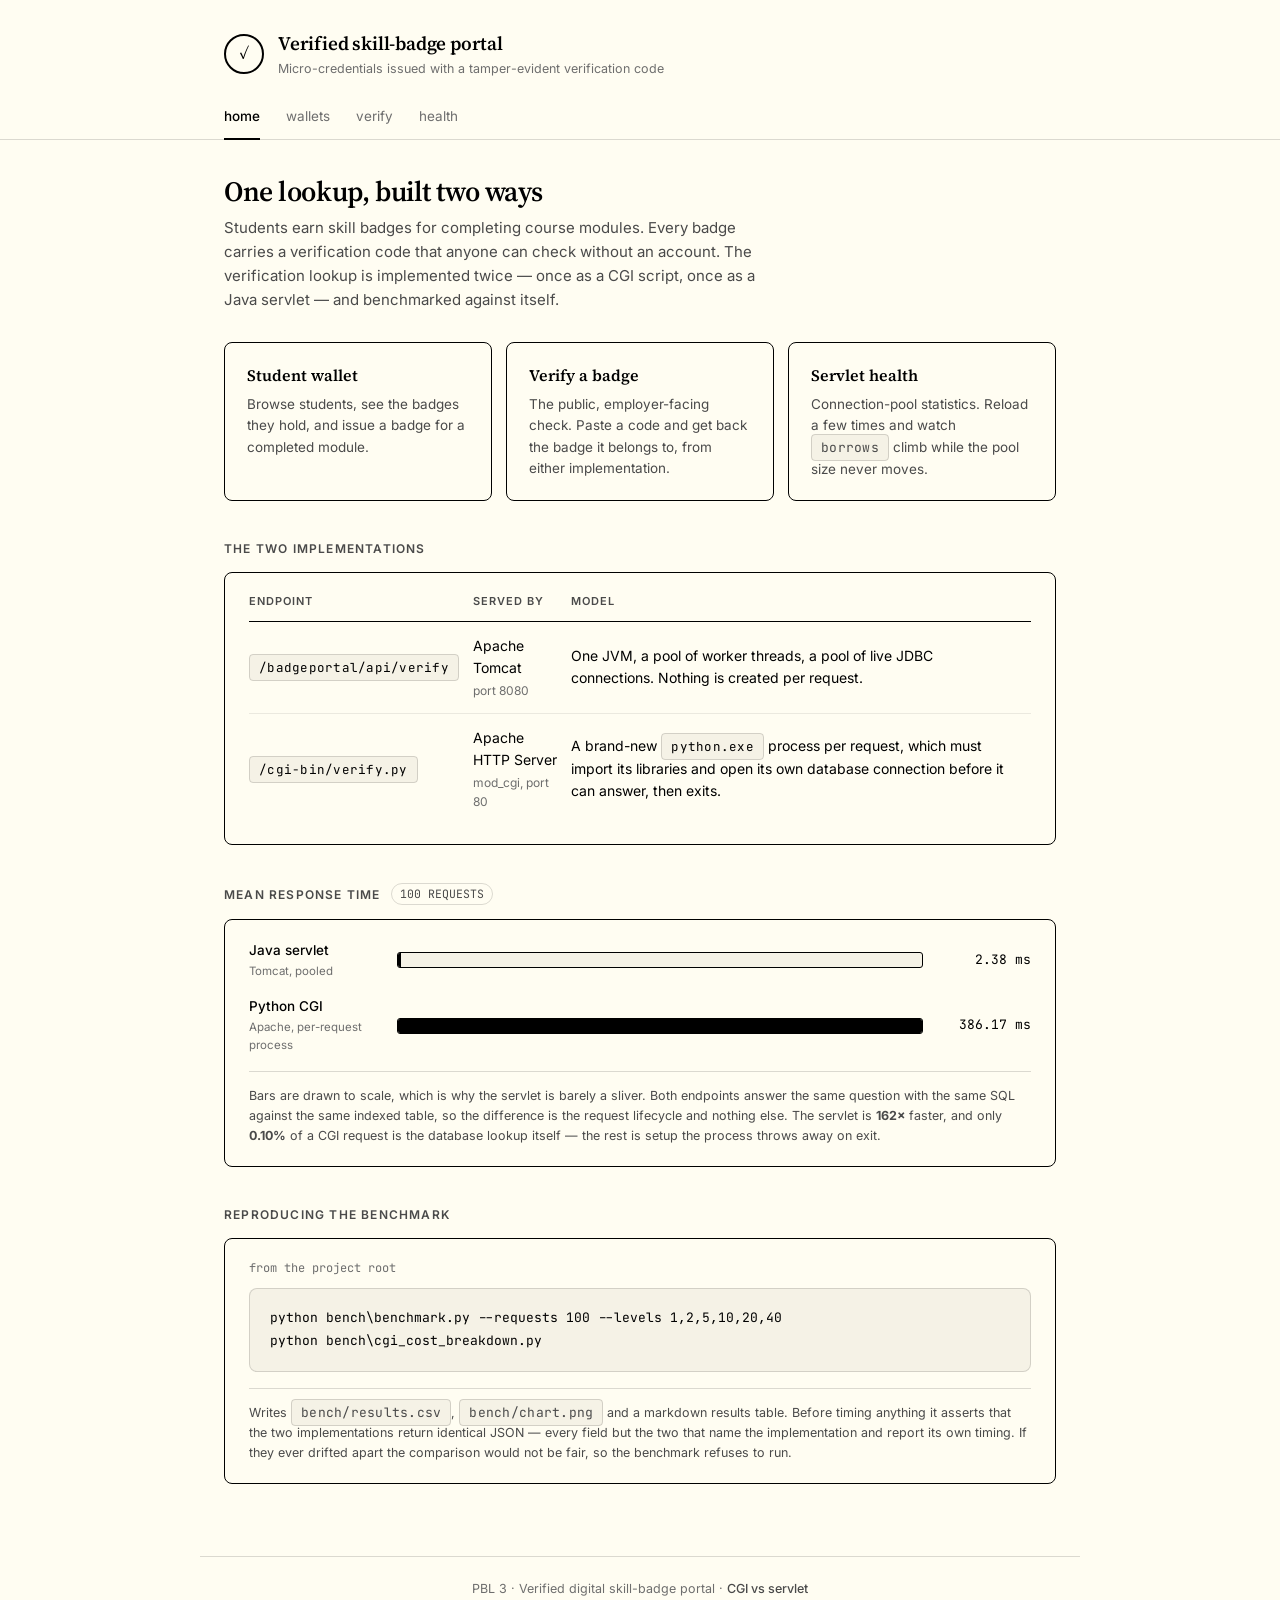
==== servlet/web/index.html @ 4500fb06 "Badge portal: CGI vs Servlet verification benchmark A micro-credential portal where students earn sk" ====
<!DOCTYPE html>
<html lang="en">
<head>
<meta charset="UTF-8">
<meta name="viewport" content="width=device-width,initial-scale=1">
<title>Verified skill-badge portal</title>
<link rel="stylesheet" href="css/style.css">
</head>
<body>

<header class="site-header">
  <div class="seal" aria-hidden="true">&#10003;</div>
  <div>
    <a class="brand" href="index.html">Verified skill-badge portal</a>
    <p class="tagline">Micro-credentials issued with a tamper-evident verification code</p>
  </div>
</header>

<nav class="nav-tabs">
  <ul>
    <li><a href="index.html" class="is-active" aria-current="page">home</a></li>
    <li><a href="wallet">wallets</a></li>
    <li><a href="verify.html">verify</a></li>
    <li><a href="health.html">health</a></li>
  </ul>
</nav>

<main class="wrap">

  <header class="page-head">
    <h1>One lookup, built two ways</h1>
    <p class="sub">
      Students earn skill badges for completing course modules. Every badge
      carries a verification code that anyone can check without an account.
      The verification lookup is implemented twice &mdash; once as a CGI
      script, once as a Java servlet &mdash; and benchmarked against itself.
    </p>
  </header>

  <div class="tiles">

    <a class="tile" href="wallet">
      <h3>Student wallet</h3>
      <p>Browse students, see the badges they hold, and issue a badge for a
         completed module.</p>
    </a>

    <a class="tile" href="verify.html">
      <h3>Verify a badge</h3>
      <p>The public, employer-facing check. Paste a code and get back the
         badge it belongs to, from either implementation.</p>
    </a>

    <a class="tile" href="health.html">
      <h3>Servlet health</h3>
      <p>Connection-pool statistics. Reload a few times and watch
         <code>borrows</code> climb while the pool size never moves.</p>
    </a>

  </div>

  <h2 class="section">The two implementations</h2>
  <div class="card">
    <table class="grid">
      <thead>
        <tr><th>Endpoint</th><th>Served by</th><th>Model</th></tr>
      </thead>
      <tbody>
        <tr>
          <td><code>/badgeportal/api/verify</code></td>
          <td>Apache Tomcat<span class="unit-inline">port 8080</span></td>
          <td>One JVM, a pool of worker threads, a pool of live JDBC
              connections. Nothing is created per request.</td>
        </tr>
        <tr>
          <td><code>/cgi-bin/verify.py</code></td>
          <td>Apache HTTP Server<span class="unit-inline">mod_cgi, port 80</span></td>
          <td>A brand-new <code>python.exe</code> process per request, which
              must import its libraries and open its own database connection
              before it can answer, then exits.</td>
        </tr>
      </tbody>
    </table>
  </div>

  <h2 class="section">Mean response time <span class="count">100 requests</span></h2>
  <div class="card">
    <div class="bench">

      <div class="bench-row">
        <div class="bench-label">Java servlet<span>Tomcat, pooled</span></div>
        <div class="bench-track">
          <div class="bench-fill" style="width:0.62%"></div>
        </div>
        <div class="bench-value">2.38 ms</div>
      </div>

      <div class="bench-row">
        <div class="bench-label">Python CGI<span>Apache, per-request process</span></div>
        <div class="bench-track">
          <div class="bench-fill" style="width:100%"></div>
        </div>
        <div class="bench-value">386.17 ms</div>
      </div>

    </div>
    <p class="bench-note">
      Bars are drawn to scale, which is why the servlet is barely a sliver.
      Both endpoints answer the same question with the same SQL against the
      same indexed table, so the difference is the request lifecycle and
      nothing else. The servlet is <strong>162&times;</strong> faster, and
      only <strong>0.10%</strong> of a CGI request is the database lookup
      itself &mdash; the rest is setup the process throws away on exit.
    </p>
  </div>

  <h2 class="section">Reproducing the benchmark</h2>
  <div class="card">
    <p class="code-caption">from the project root</p>
    <pre class="code-block">python bench\benchmark.py --requests 100 --levels 1,2,5,10,20,40
python bench\cgi_cost_breakdown.py</pre>
    <p class="bench-note">
      Writes <code>bench/results.csv</code>, <code>bench/chart.png</code> and a
      markdown results table. Before timing anything it asserts that the two
      implementations return identical JSON &mdash; every field but the two
      that name the implementation and report its own timing. If they ever
      drifted apart the comparison would not be fair, so the benchmark
      refuses to run.
    </p>
  </div>

</main>

<footer class="site-foot">
  PBL 3 &middot; Verified digital skill-badge portal &middot;
  <strong>CGI vs servlet</strong>
</footer>

</body>
</html>
---- servlet/web/css/style.css ----
/* =====================================================================
   Verified Digital Skill-Badge Portal -- stylesheet

   Two colours only: cream #FFFDF2 and black #000000, plus tints of
   those two for hierarchy. No third hue anywhere -- badge tiers are
   distinguished by letter and border weight rather than by colour.

   Three typefaces, each with a job:
     serif      headings -- the certificate/document voice
     sans       body and UI
     monospace  verification codes, timestamps, response times,
                endpoint paths, JSON

   Flat by design: no gradients, no drop shadows.
   ===================================================================== */

@import url('https://fonts.googleapis.com/css2?family=Inter:wght@400;500;600&family=JetBrains+Mono:wght@400;500&family=Source+Serif+4:opsz,wght@8..60,400;8..60,600&display=swap');

:root {
  /* The palette. Everything below is one of these two, or a tint. */
  --cream:      #FFFDF2;   /* page ground and card surfaces */
  --cream-sunk: #F5F2E6;   /* code blocks, table heads, bar tracks */
  --black:      #000000;   /* text, borders, bar fills, buttons */
  --ink-soft:   #4A4A4A;   /* secondary text */
  --ink-muted:  #6E6E6E;   /* tertiary text, inactive nav */
  --hairline:   rgba(0, 0, 0, 0.14);
  --hairline-2: rgba(0, 0, 0, 0.08);

  --radius:   8px;
  --border:   1px solid var(--black);

  --serif: "Source Serif 4", Lora, Georgia, "Times New Roman", serif;
  --sans:  Inter, -apple-system, BlinkMacSystemFont, "Segoe UI", Roboto, Arial, sans-serif;
  --mono:  "JetBrains Mono", ui-monospace, "Cascadia Mono", Consolas, "Courier New", monospace;
}

/* A deliberate single look. The palette is the paper a certificate is
   printed on, so it does not invert with the viewer theme. */
html { color-scheme: light; }

* { box-sizing: border-box; }

body {
  margin: 0;
  background: var(--cream);
  color: var(--black);
  font-family: var(--sans);
  font-size: 15px;
  line-height: 1.6;
  -webkit-font-smoothing: antialiased;
}

.wrap { max-width: 880px; margin: 0 auto; padding: 0 24px 72px; }

/* --- site header ---------------------------------------------------- */
.site-header {
  max-width: 880px;
  margin: 0 auto;
  padding: 28px 24px 18px;
  display: flex;
  align-items: center;
  gap: 14px;
}

.seal {
  width: 40px; height: 40px; flex: 0 0 40px;
  border: 2px solid var(--black);
  border-radius: 50%;
  display: grid; place-items: center;
  font-family: var(--serif);
  font-size: 17px;
  line-height: 1;
}

.site-header h1,
.site-header .brand {
  font-family: var(--serif);
  font-size: 19px;
  font-weight: 600;
  letter-spacing: -0.01em;
  margin: 0;
  color: var(--black);
  text-decoration: none;
  display: block;
}

.site-header .tagline {
  margin: 1px 0 0;
  font-size: 12.5px;
  color: var(--ink-muted);
}

/* --- nav ------------------------------------------------------------ */
.nav-tabs {
  border-bottom: 1px solid var(--hairline);
  margin-bottom: 34px;
}

.nav-tabs ul {
  max-width: 880px;
  margin: 0 auto;
  padding: 0 24px;
  display: flex;
  gap: 26px;
  list-style: none;
}

.nav-tabs a {
  display: block;
  padding: 9px 0 10px;
  font-size: 13.5px;
  color: var(--ink-muted);
  text-decoration: none;
  border-bottom: 2px solid transparent;
  margin-bottom: -1px;
}

.nav-tabs a:hover { color: var(--black); }

.nav-tabs a.is-active {
  color: var(--black);
  font-weight: 500;
  border-bottom-color: var(--black);
}

/* --- page heading --------------------------------------------------- */
.page-head { margin-bottom: 30px; }

.page-head h1 {
  font-family: var(--serif);
  font-size: 28px;
  font-weight: 600;
  letter-spacing: -0.015em;
  line-height: 1.25;
  margin: 0 0 7px;
}

.sub { color: var(--ink-soft); margin: 0; max-width: 62ch; }

.eyebrow { margin: 0 0 12px; font-size: 13px; }
.eyebrow a { color: var(--ink-muted); text-decoration: none; }
.eyebrow a:hover { color: var(--black); text-decoration: underline; }

h2.section {
  font-size: 12px;
  font-weight: 600;
  text-transform: uppercase;
  letter-spacing: 0.1em;
  color: var(--ink-soft);
  margin: 38px 0 14px;
  display: flex;
  align-items: center;
  gap: 10px;
}

.count {
  font-family: var(--mono);
  font-size: 11.5px;
  font-weight: 400;
  letter-spacing: 0;
  border: 1px solid var(--hairline);
  border-radius: 999px;
  padding: 1px 8px;
  color: var(--ink-soft);
}

/* --- cards ---------------------------------------------------------- */
.card {
  background: var(--cream);
  border: var(--border);
  border-radius: var(--radius);
  padding: 20px 24px;
  overflow-x: auto;
}

.card.empty {
  color: var(--ink-soft);
  text-align: center;
  padding: 34px 24px;
}

.card.empty h2 {
  font-family: var(--serif);
  font-weight: 600;
  margin-top: 0;
  color: var(--black);
}

/* --- badge cards ---------------------------------------------------- */
.badges { display: grid; gap: 14px; }

.badge {
  display: flex;
  gap: 18px;
  align-items: flex-start;
  background: var(--cream);
  border: var(--border);
  border-radius: var(--radius);
  padding: 20px 22px;
}

.badge.revoked { opacity: 0.5; }
.badge-body { flex: 1; min-width: 0; }

/* The verification code sits on the right, monospace, with the mark that
   says the portal stands behind it. */
.badge-aside {
  flex: 0 0 auto;
  display: flex;
  flex-direction: column;
  align-items: flex-end;
  gap: 9px;
  padding-left: 8px;
}

.badge-aside .code-row { justify-content: flex-end; }

.badge h3 {
  font-family: var(--serif);
  font-size: 17px;
  font-weight: 600;
  margin: 0 0 3px;
  letter-spacing: -0.01em;
}

.unit { margin: 0 0 9px; color: var(--ink-muted); font-size: 13px; }

.meta {
  margin: 0 0 13px;
  font-size: 12.5px;
  color: var(--ink-soft);
  font-family: var(--mono);
}

/* Tier is carried by the letter and the weight of the ring, never by
   colour: filled = gold, double rule = silver, hairline = bronze. */
.medal {
  width: 44px; height: 44px; flex: 0 0 44px;
  border-radius: 50%;
  display: grid; place-items: center;
  font-family: var(--serif);
  font-weight: 600;
  font-size: 17px;
  color: var(--black);
  background: transparent;
  border: 1px solid var(--black);
}

.tier-gold   .medal { background: var(--black); color: var(--cream); border-width: 2px; }
.tier-silver .medal { border-width: 2px; }
.tier-bronze .medal { border-width: 1px; }

.pill {
  display: inline-block;
  font-family: var(--sans);
  font-size: 10.5px;
  font-weight: 600;
  letter-spacing: 0.09em;
  text-transform: uppercase;
  padding: 1px 8px;
  border: 1px solid var(--black);
  border-radius: 999px;
  margin-right: 4px;
}

.tier-gold .pill { background: var(--black); color: var(--cream); }

.code-row {
  display: flex;
  flex-wrap: wrap;
  gap: 8px;
  align-items: center;
  margin: 0;
}

code, .mono {
  font-family: var(--mono);
  font-size: 13px;
  letter-spacing: 0.02em;
}

code {
  background: var(--cream-sunk);
  border: 1px solid var(--hairline);
  border-radius: 4px;
  padding: 4px 9px;
}

.verified-mark {
  font-family: var(--sans);
  font-size: 12.5px;
  color: var(--black);
  margin-left: 2px;
}

.warn {
  font-family: var(--mono);
  font-size: 12.5px;
  margin: 11px 0 0;
  padding-top: 10px;
  border-top: 1px solid var(--hairline);
}

/* --- buttons and inputs --------------------------------------------- */
.btn {
  display: inline-block;
  font: inherit;
  font-size: 14px;
  font-weight: 500;
  background: var(--black);
  color: var(--cream);
  border: 1px solid var(--black);
  border-radius: var(--radius);
  padding: 9px 18px;
  text-decoration: none;
  cursor: pointer;
}

.btn:hover { background: #1a1a1a; }
.btn:disabled { opacity: 0.45; cursor: default; }
.btn.small { padding: 4px 12px; font-size: 12.5px; }

.btn.ghost {
  background: transparent;
  color: var(--black);
  border-color: var(--black);
}

.btn.ghost:hover { background: var(--cream-sunk); }

input[type="text"], select {
  font: inherit;
  font-family: var(--mono);
  font-size: 14px;
  width: 100%;
  padding: 11px 14px;
  color: var(--black);
  background: var(--cream);
  border: var(--border);
  border-radius: var(--radius);
}

input[type="text"]::placeholder { color: var(--ink-muted); }

:focus-visible {
  outline: 2px solid var(--black);
  outline-offset: 2px;
}

label {
  display: block;
  font-size: 11.5px;
  font-weight: 600;
  text-transform: uppercase;
  letter-spacing: 0.09em;
  color: var(--ink-soft);
  margin-bottom: 7px;
}

/* --- implementation switch ------------------------------------------ */
.impl-switch { display: flex; gap: 10px; }

.impl-switch button {
  flex: 1;
  font: inherit;
  font-size: 13px;
  padding: 9px 12px;
  cursor: pointer;
  color: var(--ink-soft);
  background: transparent;
  border: var(--border);
  border-radius: var(--radius);
}

.impl-switch button:hover { background: var(--cream-sunk); }

.impl-switch button[aria-pressed="true"] {
  background: var(--black);
  color: var(--cream);
  font-weight: 500;
}

/* --- tables --------------------------------------------------------- */
table.grid { width: 100%; border-collapse: collapse; font-size: 14px; }

table.grid th {
  text-align: left;
  font-size: 11px;
  font-weight: 600;
  text-transform: uppercase;
  letter-spacing: 0.09em;
  color: var(--ink-soft);
  border-bottom: 1px solid var(--black);
  padding: 0 14px 10px 0;
}

table.grid td {
  padding: 13px 14px 13px 0;
  border-bottom: 1px solid var(--hairline-2);
  vertical-align: middle;
}

table.grid tr:last-child td { border-bottom: none; }

table.grid td code { font-size: 12.5px; }

.unit-inline {
  display: block;
  color: var(--ink-muted);
  font-size: 12px;
  margin-top: 1px;
}

/* --- verification result -------------------------------------------- */
.result { margin-top: 24px; }

.verdict {
  display: flex;
  align-items: baseline;
  gap: 9px;
  font-family: var(--serif);
  font-size: 20px;
  font-weight: 600;
  margin: 0 0 5px;
}

.verdict-sub { margin: 0 0 18px; color: var(--ink-soft); font-size: 14px; }

.result.invalid .verdict-sub { color: var(--black); }

dl.facts {
  display: grid;
  grid-template-columns: max-content 1fr;
  gap: 10px 24px;
  margin: 0;
  font-size: 14px;
  border-top: 1px solid var(--hairline);
  padding-top: 16px;
}

dl.facts dt {
  font-size: 11px;
  font-weight: 600;
  text-transform: uppercase;
  letter-spacing: 0.09em;
  color: var(--ink-soft);
  padding-top: 2px;
}

dl.facts dd { margin: 0; }
dl.facts dd.mono { font-size: 13px; }

.served {
  margin-top: 18px;
  padding-top: 14px;
  border-top: 1px solid var(--hairline);
  font-family: var(--mono);
  font-size: 12px;
  color: var(--ink-soft);
}

/* --- home tiles ----------------------------------------------------- */
.tiles {
  display: grid;
  gap: 14px;
  grid-template-columns: repeat(auto-fit, minmax(240px, 1fr));
}

.tile {
  display: block;
  text-decoration: none;
  color: inherit;
  background: var(--cream);
  border: var(--border);
  border-radius: var(--radius);
  padding: 20px 22px;
}

.tile:hover { background: var(--cream-sunk); }

.tile h3 {
  font-family: var(--serif);
  font-size: 16px;
  font-weight: 600;
  margin: 0 0 5px;
}

.tile p { margin: 0; color: var(--ink-soft); font-size: 13.5px; }

/* --- benchmark bars ------------------------------------------------- */
.bench { display: grid; gap: 16px; }

.bench-row {
  display: grid;
  grid-template-columns: 132px minmax(0, 1fr) 92px;
  align-items: center;
  gap: 16px;
}

.bench-label { font-size: 13.5px; font-weight: 500; }

.bench-label span {
  display: block;
  font-size: 11.5px;
  font-weight: 400;
  color: var(--ink-muted);
}

.bench-track {
  height: 16px;
  background: var(--cream-sunk);
  border: 1px solid var(--black);
  border-radius: 3px;
  overflow: hidden;
}

.bench-fill {
  height: 100%;
  background: var(--black);
  min-width: 3px;
}

.bench-value {
  font-family: var(--mono);
  font-size: 13px;
  text-align: right;
}

.bench-note {
  margin: 16px 0 0;
  padding-top: 14px;
  border-top: 1px solid var(--hairline);
  font-size: 12.5px;
  color: var(--ink-soft);
}

/* --- code block ----------------------------------------------------- */
.code-block {
  font-family: var(--mono);
  font-size: 13px;
  line-height: 1.75;
  white-space: pre;
  overflow-x: auto;
  background: var(--cream-sunk);
  border: 1px solid var(--hairline);
  border-radius: var(--radius);
  padding: 18px 20px;
  margin: 0;
  color: var(--black);
}

.code-caption {
  margin: 0 0 10px;
  font-family: var(--mono);
  font-size: 12px;
  color: var(--ink-muted);
}

/* --- footer --------------------------------------------------------- */
.site-foot {
  max-width: 880px;
  margin: 0 auto;
  padding: 22px 24px 44px;
  border-top: 1px solid var(--hairline);
  text-align: center;
  font-size: 12.5px;
  color: var(--ink-muted);
}

.site-foot strong { font-weight: 500; color: var(--ink-soft); }

/* --- narrow screens ------------------------------------------------- */
@media (max-width: 620px) {
  .badge { flex-direction: column; }
  .badge-aside { align-items: flex-start; padding-left: 0; }
  .badge-aside .code-row { justify-content: flex-start; }
  .bench-row { grid-template-columns: 1fr; gap: 6px; }
  .bench-value { text-align: left; }
  dl.facts { grid-template-columns: 1fr; gap: 2px 0; }
  dl.facts dd { margin-bottom: 12px; }
  .nav-tabs ul { gap: 18px; }
}
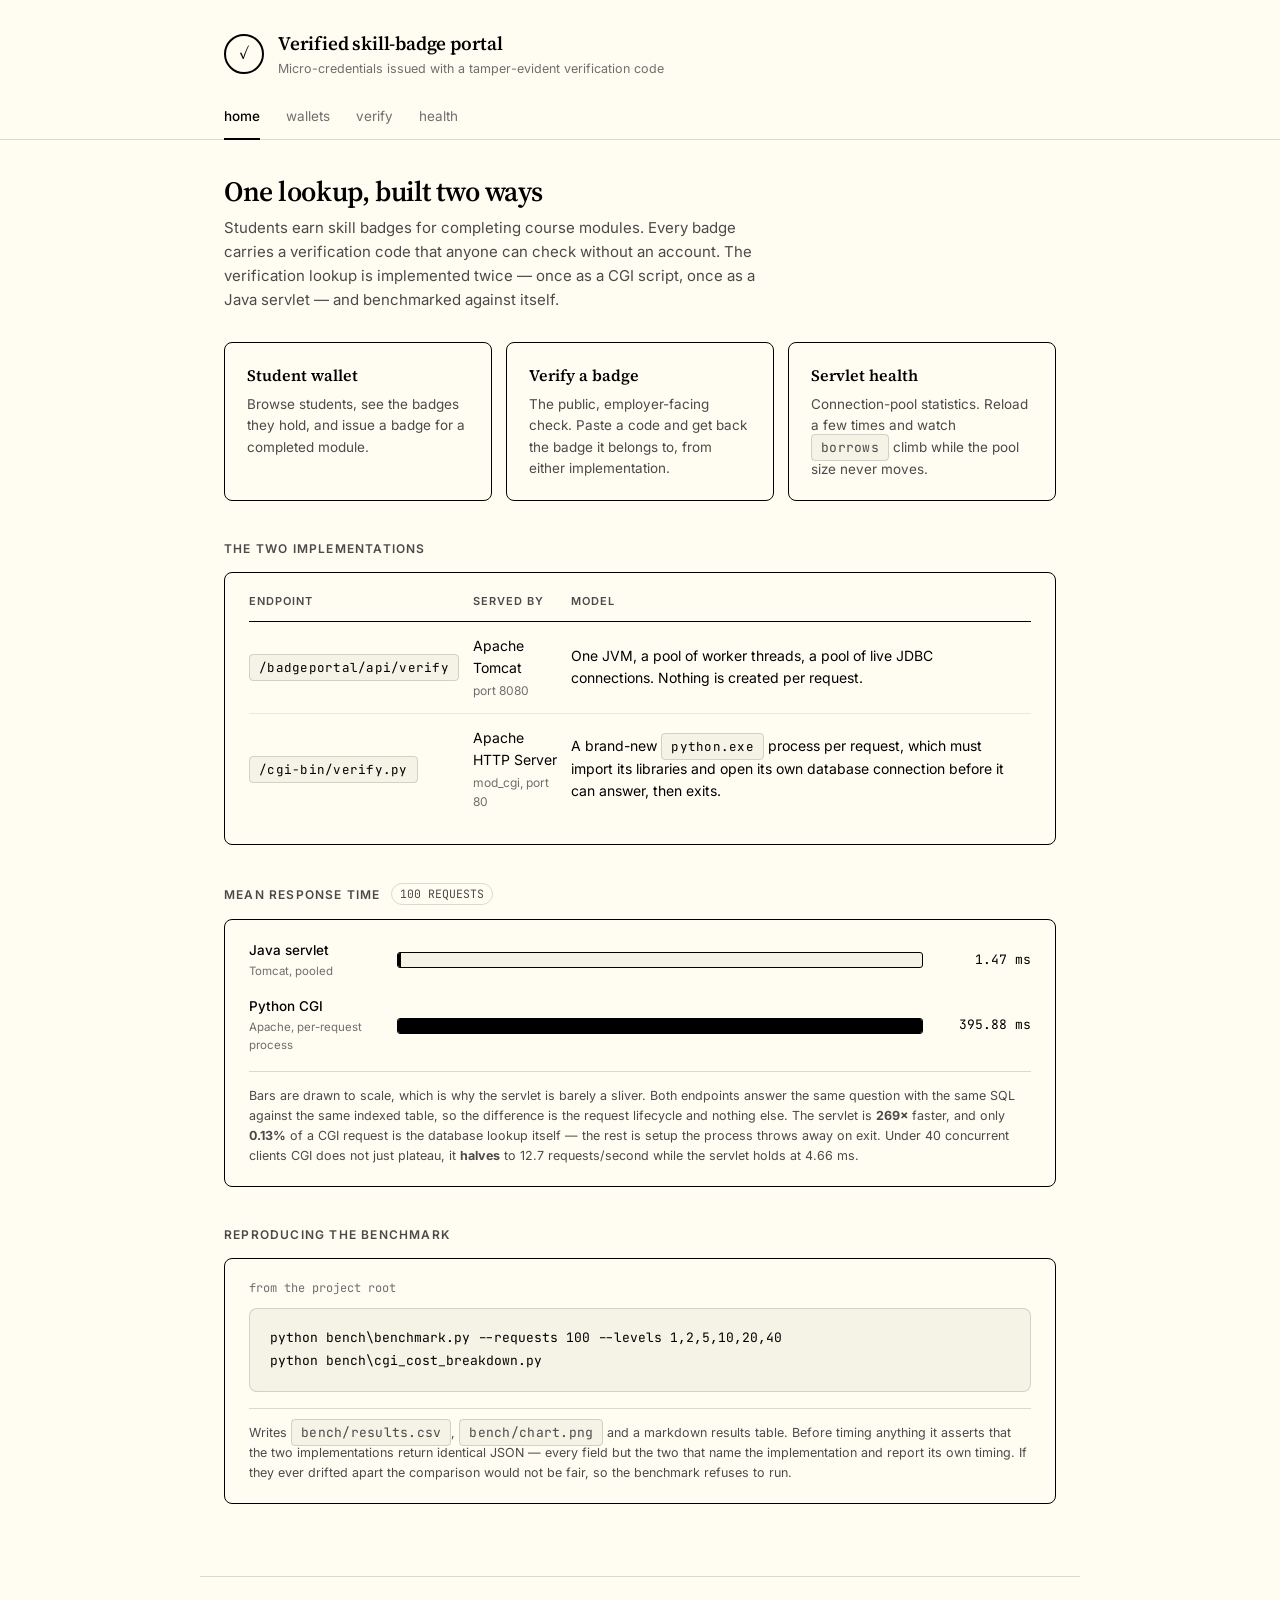
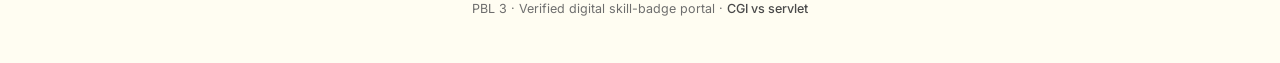
==== commit 7464f187: "Phase 0: reconcile all benchmark figures to one canonical run Three documents were quoting three dif" ====
--- a/servlet/web/index.html
+++ b/servlet/web/index.html
@@ -90,9 +90,9 @@
       <div class="bench-row">
         <div class="bench-label">Java servlet<span>Tomcat, pooled</span></div>
         <div class="bench-track">
-          <div class="bench-fill" style="width:0.62%"></div>
+          <div class="bench-fill" style="width:0.37%"></div>
         </div>
-        <div class="bench-value">2.38 ms</div>
+        <div class="bench-value">1.47 ms</div>
       </div>
 
       <div class="bench-row">
@@ -100,7 +100,7 @@
         <div class="bench-track">
           <div class="bench-fill" style="width:100%"></div>
         </div>
-        <div class="bench-value">386.17 ms</div>
+        <div class="bench-value">395.88 ms</div>
       </div>
 
     </div>
@@ -108,9 +108,12 @@
       Bars are drawn to scale, which is why the servlet is barely a sliver.
       Both endpoints answer the same question with the same SQL against the
       same indexed table, so the difference is the request lifecycle and
-      nothing else. The servlet is <strong>162&times;</strong> faster, and
-      only <strong>0.10%</strong> of a CGI request is the database lookup
+      nothing else. The servlet is <strong>269&times;</strong> faster, and
+      only <strong>0.13%</strong> of a CGI request is the database lookup
       itself &mdash; the rest is setup the process throws away on exit.
+      Under 40 concurrent clients CGI does not just plateau, it
+      <strong>halves</strong> to 12.7 requests/second while the servlet holds
+      at 4.66&nbsp;ms.
     </p>
   </div>
 
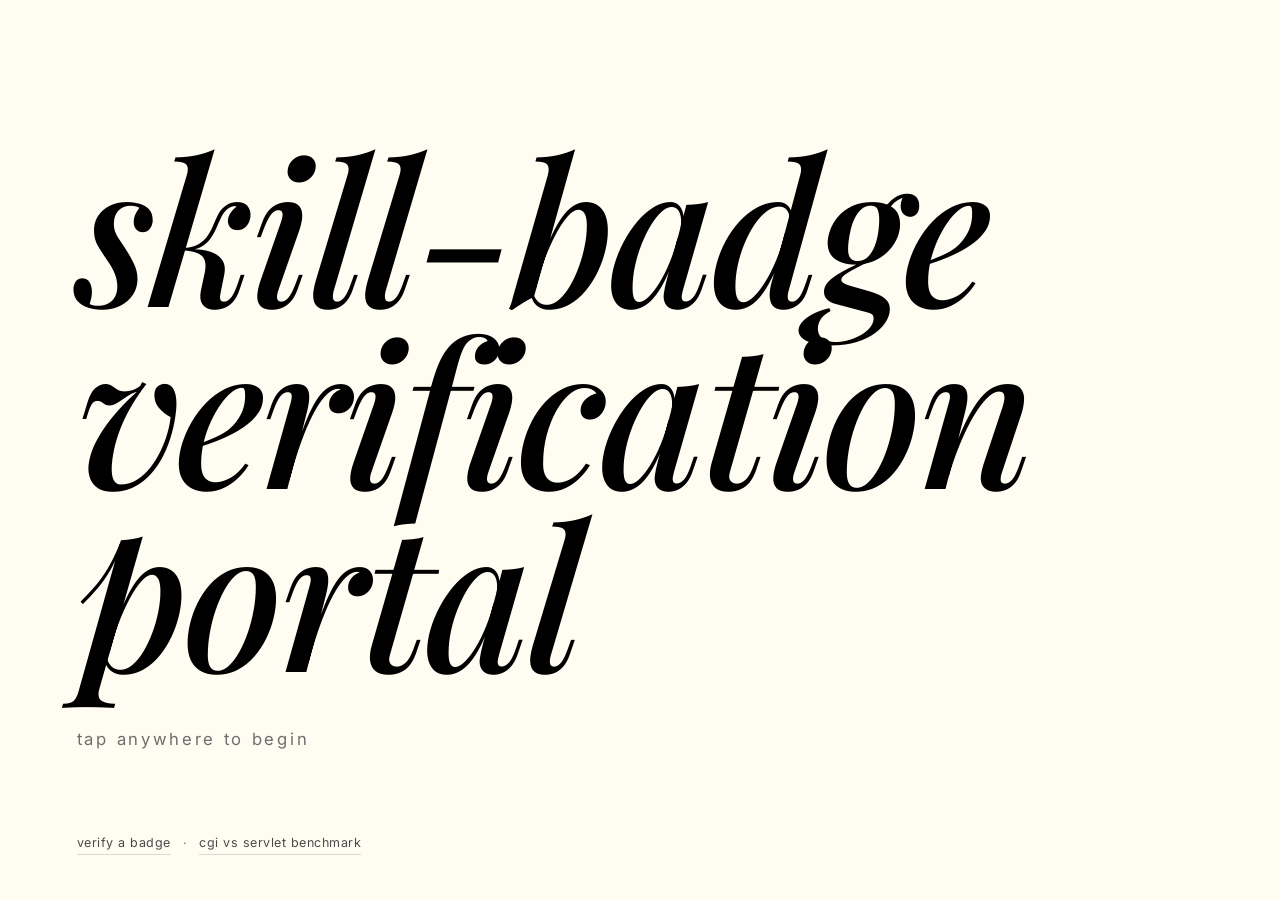
==== commit ac819dee: "Phase 3: landing page, role selection, benchmark relocation Adds pages 1 and 2 of the specified flow" ====
--- a/servlet/web/index.html
+++ b/servlet/web/index.html
@@ -3,141 +3,77 @@
 <head>
 <meta charset="UTF-8">
 <meta name="viewport" content="width=device-width,initial-scale=1">
-<title>Verified skill-badge portal</title>
+<title>Skill-badge verification portal</title>
 <link rel="stylesheet" href="css/style.css">
 </head>
-<body>
+<body class="landing-body">
 
-<header class="site-header">
-  <div class="seal" aria-hidden="true">&#10003;</div>
-  <div>
-    <a class="brand" href="index.html">Verified skill-badge portal</a>
-    <p class="tagline">Micro-credentials issued with a tamper-evident verification code</p>
-  </div>
-</header>
+<main class="landing" id="landing" role="button" tabindex="0"
+      aria-label="Enter the portal">
 
-<nav class="nav-tabs">
-  <ul>
-    <li><a href="index.html" class="is-active" aria-current="page">home</a></li>
-    <li><a href="wallet">wallets</a></li>
-    <li><a href="verify.html">verify</a></li>
-    <li><a href="health.html">health</a></li>
-  </ul>
-</nav>
+  <h1 class="landing-title">skill&#8209;badge<br>verification<br>portal</h1>
 
-<main class="wrap">
-
-  <header class="page-head">
-    <h1>One lookup, built two ways</h1>
-    <p class="sub">
-      Students earn skill badges for completing course modules. Every badge
-      carries a verification code that anyone can check without an account.
-      The verification lookup is implemented twice &mdash; once as a CGI
-      script, once as a Java servlet &mdash; and benchmarked against itself.
-    </p>
-  </header>
-
-  <div class="tiles">
-
-    <a class="tile" href="wallet">
-      <h3>Student wallet</h3>
-      <p>Browse students, see the badges they hold, and issue a badge for a
-         completed module.</p>
-    </a>
-
-    <a class="tile" href="verify.html">
-      <h3>Verify a badge</h3>
-      <p>The public, employer-facing check. Paste a code and get back the
-         badge it belongs to, from either implementation.</p>
-    </a>
-
-    <a class="tile" href="health.html">
-      <h3>Servlet health</h3>
-      <p>Connection-pool statistics. Reload a few times and watch
-         <code>borrows</code> climb while the pool size never moves.</p>
-    </a>
-
-  </div>
-
-  <h2 class="section">The two implementations</h2>
-  <div class="card">
-    <table class="grid">
-      <thead>
-        <tr><th>Endpoint</th><th>Served by</th><th>Model</th></tr>
-      </thead>
-      <tbody>
-        <tr>
-          <td><code>/badgeportal/api/verify</code></td>
-          <td>Apache Tomcat<span class="unit-inline">port 8080</span></td>
-          <td>One JVM, a pool of worker threads, a pool of live JDBC
-              connections. Nothing is created per request.</td>
-        </tr>
-        <tr>
-          <td><code>/cgi-bin/verify.py</code></td>
-          <td>Apache HTTP Server<span class="unit-inline">mod_cgi, port 80</span></td>
-          <td>A brand-new <code>python.exe</code> process per request, which
-              must import its libraries and open its own database connection
-              before it can answer, then exits.</td>
-        </tr>
-      </tbody>
-    </table>
-  </div>
-
-  <h2 class="section">Mean response time <span class="count">100 requests</span></h2>
-  <div class="card">
-    <div class="bench">
-
-      <div class="bench-row">
-        <div class="bench-label">Java servlet<span>Tomcat, pooled</span></div>
-        <div class="bench-track">
-          <div class="bench-fill" style="width:0.37%"></div>
-        </div>
-        <div class="bench-value">1.47 ms</div>
-      </div>
-
-      <div class="bench-row">
-        <div class="bench-label">Python CGI<span>Apache, per-request process</span></div>
-        <div class="bench-track">
-          <div class="bench-fill" style="width:100%"></div>
-        </div>
-        <div class="bench-value">395.88 ms</div>
-      </div>
-
-    </div>
-    <p class="bench-note">
-      Bars are drawn to scale, which is why the servlet is barely a sliver.
-      Both endpoints answer the same question with the same SQL against the
-      same indexed table, so the difference is the request lifecycle and
-      nothing else. The servlet is <strong>269&times;</strong> faster, and
-      only <strong>0.13%</strong> of a CGI request is the database lookup
-      itself &mdash; the rest is setup the process throws away on exit.
-      Under 40 concurrent clients CGI does not just plateau, it
-      <strong>halves</strong> to 12.7 requests/second while the servlet holds
-      at 4.66&nbsp;ms.
-    </p>
-  </div>
-
-  <h2 class="section">Reproducing the benchmark</h2>
-  <div class="card">
-    <p class="code-caption">from the project root</p>
-    <pre class="code-block">python bench\benchmark.py --requests 100 --levels 1,2,5,10,20,40
-python bench\cgi_cost_breakdown.py</pre>
-    <p class="bench-note">
-      Writes <code>bench/results.csv</code>, <code>bench/chart.png</code> and a
-      markdown results table. Before timing anything it asserts that the two
-      implementations return identical JSON &mdash; every field but the two
-      that name the implementation and report its own timing. If they ever
-      drifted apart the comparison would not be fair, so the benchmark
-      refuses to run.
-    </p>
-  </div>
+  <p class="landing-cue" aria-hidden="true">tap anywhere to begin</p>
 
 </main>
 
-<footer class="site-foot">
-  PBL 3 &middot; Verified digital skill-badge portal &middot;
-  <strong>CGI vs servlet</strong>
+<footer class="landing-foot">
+  <a href="verify.html">verify a badge</a>
+  <span aria-hidden="true">&middot;</span>
+  <a href="benchmark.html">cgi vs servlet benchmark</a>
 </footer>
 
+<script>
+(function () {
+  var landing = document.getElementById("landing");
+  var target  = "role.html";
+  var gone    = false;
+
+  // Respect a viewer who has asked for less motion: no fade, just go.
+  var reduced = window.matchMedia
+             && window.matchMedia("(prefers-reduced-motion: reduce)").matches;
+
+  function begin() {
+    if (gone) { return; }
+    gone = true;
+
+    if (reduced) { location.href = target; return; }
+
+    document.body.classList.add("is-leaving");
+    // Matches the 420ms transition in the stylesheet, with a little
+    // slack, then navigates regardless so a dropped transitionend
+    // cannot strand the visitor on a faded-out page.
+    setTimeout(function () { location.href = target; }, 460);
+  }
+
+  // "Tap anywhere" must not mean "swallow the footer links".
+  // closest() only exists on Elements, so guard before calling it --
+  // a click whose target is not an Element would otherwise throw and
+  // silently stop the handler.
+  document.addEventListener("click", function (e) {
+    var t = e.target;
+    if (t && typeof t.closest === "function" && t.closest("a")) { return; }
+    begin();
+  });
+
+  // Keyboard and assistive tech reach the same action.
+  document.addEventListener("keydown", function (e) {
+    if (e.key === "Enter" || e.key === " " || e.key === "Spacebar") {
+      if (document.activeElement && document.activeElement.tagName === "A") {
+        return;
+      }
+      e.preventDefault();
+      begin();
+    }
+  });
+
+  landing.addEventListener("focus", function () {
+    landing.classList.add("is-focused");
+  });
+  landing.addEventListener("blur", function () {
+    landing.classList.remove("is-focused");
+  });
+})();
+</script>
 </body>
 </html>
--- a/servlet/web/css/style.css
+++ b/servlet/web/css/style.css
@@ -14,7 +14,7 @@
    Flat by design: no gradients, no drop shadows.
    ===================================================================== */
 
-@import url('https://fonts.googleapis.com/css2?family=Inter:wght@400;500;600&family=JetBrains+Mono:wght@400;500&family=Source+Serif+4:opsz,wght@8..60,400;8..60,600&display=swap');
+@import url('https://fonts.googleapis.com/css2?family=Inter:wght@400;500;600&family=JetBrains+Mono:wght@400;500&family=Playfair+Display:ital,wght@1,500;1,600&family=Source+Serif+4:opsz,wght@8..60,400;8..60,600&display=swap');
 
 :root {
   /* The palette. Everything below is one of these two, or a tint. */
@@ -32,6 +32,11 @@
   --serif: "Source Serif 4", Lora, Georgia, "Times New Roman", serif;
   --sans:  Inter, -apple-system, BlinkMacSystemFont, "Segoe UI", Roboto, Arial, sans-serif;
   --mono:  "JetBrains Mono", ui-monospace, "Cascadia Mono", Consolas, "Courier New", monospace;
+
+  /* Display face, used ONLY for the landing title. Playfair Display
+     Italic is magnificent at 150px and unreadable in a table row, so it
+     is deliberately not part of the type scale. */
+  --display: "Playfair Display", "Source Serif 4", Georgia, serif;
 }
 
 /* A deliberate single look. The palette is the paper a certificate is
@@ -554,6 +559,172 @@
   font-family: var(--mono);
   font-size: 12px;
   color: var(--ink-muted);
+}
+
+/* =====================================================================
+   Landing page (page 1 of the flow)
+
+   The whole viewport is the control: tap, click or press Enter anywhere
+   to continue. The footer links are the one exception, and the script
+   checks for them before starting the transition.
+   ===================================================================== */
+
+.landing-body {
+  min-height: 100vh;
+  display: flex;
+  flex-direction: column;
+  cursor: pointer;
+  opacity: 1;
+  transform: translateY(0);
+  transition: opacity 420ms ease, transform 420ms ease;
+}
+
+.landing-body.is-leaving {
+  opacity: 0;
+  transform: translateY(-14px);
+}
+
+.landing {
+  flex: 1;
+  display: flex;
+  flex-direction: column;
+  justify-content: center;
+  align-items: flex-start;
+  padding: 6vh 6vw 0;
+  outline: none;
+}
+
+.landing.is-focused .landing-cue,
+.landing:focus-visible .landing-cue {
+  outline: 2px solid var(--black);
+  outline-offset: 6px;
+}
+
+.landing-title {
+  font-family: var(--display);
+  font-style: italic;
+  font-weight: 500;
+  /* Fills the screen at any size without ever overflowing it. */
+  font-size: clamp(3.4rem, 15.5vw, 13rem);
+  line-height: 0.92;
+  letter-spacing: -0.022em;
+  margin: 0;
+  color: var(--black);
+}
+
+.landing-cue {
+  font-family: var(--sans);
+  font-size: clamp(0.85rem, 1.5vw, 1.05rem);
+  letter-spacing: 0.16em;
+  text-transform: lowercase;
+  color: var(--ink-muted);
+  margin: clamp(28px, 5vh, 56px) 0 0;
+  display: inline-block;
+}
+
+.landing-foot {
+  padding: 0 6vw 5vh;
+  font-size: 12.5px;
+  letter-spacing: 0.04em;
+  color: var(--ink-muted);
+  display: flex;
+  gap: 12px;
+  align-items: center;
+}
+
+.landing-foot a {
+  color: var(--ink-soft);
+  text-decoration: none;
+  border-bottom: 1px solid var(--hairline);
+  padding-bottom: 1px;
+  cursor: pointer;
+}
+
+.landing-foot a:hover {
+  color: var(--black);
+  border-bottom-color: var(--black);
+}
+
+/* A viewer who has asked for less motion gets none of it. */
+@media (prefers-reduced-motion: reduce) {
+  .landing-body,
+  .landing-body.is-leaving {
+    transition: none;
+    opacity: 1;
+    transform: none;
+  }
+}
+
+/* --- signed-in bar --------------------------------------------------- */
+.session-bar {
+  border-bottom: 1px solid var(--hairline);
+  background: var(--cream-sunk);
+  margin-top: -34px;
+  margin-bottom: 34px;
+}
+
+.session-inner {
+  max-width: 880px;
+  margin: 0 auto;
+  padding: 9px 24px;
+  display: flex;
+  align-items: center;
+  justify-content: space-between;
+  gap: 14px;
+  font-size: 13px;
+  color: var(--ink-soft);
+}
+
+.session-inner strong { color: var(--black); font-weight: 600; }
+
+.role-chip {
+  display: inline-block;
+  font-size: 10px;
+  font-weight: 600;
+  letter-spacing: 0.09em;
+  padding: 1px 7px;
+  margin-left: 4px;
+  border: 1px solid var(--black);
+  border-radius: 999px;
+  color: var(--black);
+}
+
+/* --- forms ----------------------------------------------------------- */
+.wrap.narrow { max-width: 520px; }
+
+.field { margin-bottom: 18px; }
+
+.form-error {
+  margin: 0 0 18px;
+  padding: 11px 14px;
+  border: 1px solid var(--black);
+  border-radius: var(--radius);
+  background: var(--cream-sunk);
+  font-size: 13.5px;
+  font-weight: 500;
+}
+
+input[type="email"], input[type="password"], input[type="url"], textarea {
+  font: inherit;
+  font-size: 14px;
+  width: 100%;
+  padding: 11px 14px;
+  color: var(--black);
+  background: var(--cream);
+  border: var(--border);
+  border-radius: var(--radius);
+}
+
+textarea { font-family: var(--sans); min-height: 90px; resize: vertical; }
+
+/* --- stat numbers on dashboard tiles ---------------------------------- */
+.stat-number {
+  font-family: var(--serif);
+  font-size: 34px;
+  font-weight: 600;
+  line-height: 1.1;
+  margin: 6px 0 4px;
+  color: var(--black);
 }
 
 /* --- footer --------------------------------------------------------- */
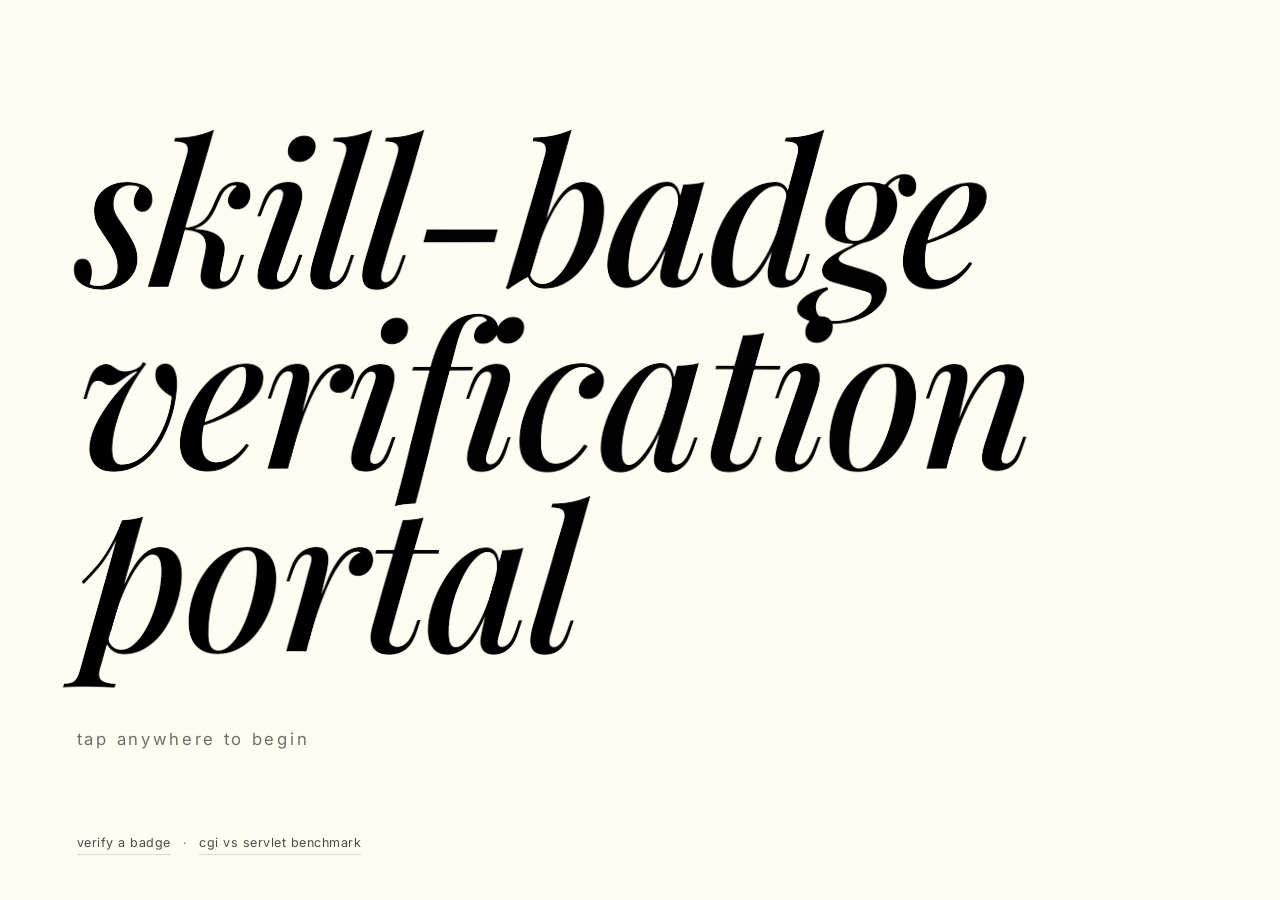
==== commit f373a85b: "Landing headline: WebGL warp effect, ported to vanilla JS Adds the React Bits WarpText effect to the" ====
--- a/servlet/web/index.html
+++ b/servlet/web/index.html
@@ -16,6 +16,8 @@
   <p class="landing-cue" aria-hidden="true">tap anywhere to begin</p>
 
 </main>
+
+<script src="js/warp-text.js" defer></script>
 
 <footer class="landing-foot">
   <a href="verify.html">verify a badge</a>
--- a/servlet/web/css/style.css
+++ b/servlet/web/css/style.css
@@ -492,6 +492,19 @@
 
 .tile p { margin: 0; color: var(--ink-soft); font-size: 13.5px; }
 
+/* The small line at the foot of a role tile: "Sign in required" or
+   "No account needed". Says what the choice costs before it is made. */
+.tile-foot {
+  margin-top: 12px !important;
+  padding-top: 10px;
+  border-top: 1px solid var(--hairline);
+  font-size: 11px !important;
+  font-weight: 500;
+  letter-spacing: 0.07em;
+  text-transform: uppercase;
+  color: var(--ink-muted) !important;
+}
+
 /* --- benchmark bars ------------------------------------------------- */
 .bench { display: grid; gap: 16px; }
 
@@ -612,6 +625,30 @@
   color: var(--black);
 }
 
+/* The WebGL canvas sits exactly over the landing area and draws the
+   heading itself. The real <h1> keeps its place in the layout and in
+   the accessibility tree -- it is only made transparent, never hidden,
+   and only once the canvas is genuinely drawing. If WebGL is missing
+   or the context is lost, is-warped comes off and the text is simply
+   there. See js/warp-text.js. */
+.landing { position: relative; }
+
+.warp-canvas {
+  position: absolute;
+  inset: 0;
+  width: 100%;
+  height: 100%;
+  display: block;
+  pointer-events: none;   /* tap-anywhere must still reach the document */
+  z-index: 1;
+}
+
+.landing-title.is-warped {
+  color: transparent;
+}
+
+.landing-cue, .landing-foot { position: relative; z-index: 2; }
+
 .landing-cue {
   font-family: var(--sans);
   font-size: clamp(0.85rem, 1.5vw, 1.05rem);
@@ -655,6 +692,32 @@
   }
 }
 
+/* =====================================================================
+   Arrival fade
+
+   The landing page fades OUT on the way to the role page, but a full
+   page navigation means the next page would otherwise snap in -- an
+   elegant exit followed by an abrupt entrance, which reads worse than
+   no transition at all. This fades every page IN on arrival so the two
+   halves meet.
+
+   It starts from the stylesheet, not from script, so there is no frame
+   where unstyled content is visible. If JavaScript never runs, the
+   animation still completes on its own and the page is readable.
+   ===================================================================== */
+@keyframes page-arrive {
+  from { opacity: 0; transform: translateY(8px); }
+  to   { opacity: 1; transform: translateY(0); }
+}
+
+body:not(.landing-body) {
+  animation: page-arrive 320ms ease both;
+}
+
+@media (prefers-reduced-motion: reduce) {
+  body:not(.landing-body) { animation: none; }
+}
+
 /* --- signed-in bar --------------------------------------------------- */
 .session-bar {
   border-bottom: 1px solid var(--hairline);
@@ -716,6 +779,138 @@
 }
 
 textarea { font-family: var(--sans); min-height: 90px; resize: vertical; }
+
+/* --- form layout ------------------------------------------------------ */
+.field-row {
+  display: grid;
+  grid-template-columns: 1fr 1fr;
+  gap: 16px;
+}
+
+.field-hint {
+  margin: 7px 0 0;
+  font-size: 12px;
+  color: var(--ink-muted);
+  line-height: 1.5;
+}
+
+input[type="file"] {
+  font: inherit;
+  font-size: 13.5px;
+  width: 100%;
+  padding: 10px 12px;
+  background: var(--cream-sunk);
+  border: 1px dashed var(--black);
+  border-radius: var(--radius);
+  cursor: pointer;
+}
+
+input[type="file"]::file-selector-button {
+  font: inherit;
+  font-size: 12.5px;
+  font-weight: 500;
+  margin-right: 12px;
+  padding: 5px 12px;
+  color: var(--cream);
+  background: var(--black);
+  border: 1px solid var(--black);
+  border-radius: 6px;
+  cursor: pointer;
+}
+
+.form-note {
+  margin: 0 0 22px;
+  padding: 11px 14px;
+  border: 1px solid var(--black);
+  border-radius: var(--radius);
+  background: var(--cream-sunk);
+  font-size: 13.5px;
+  font-weight: 500;
+}
+
+/* --- claim status ------------------------------------------------------ */
+.status {
+  display: inline-block;
+  font-size: 10.5px;
+  font-weight: 600;
+  letter-spacing: 0.09em;
+  padding: 2px 9px;
+  border-radius: 999px;
+  border: 1px solid var(--black);
+}
+
+.status-approved { background: var(--black); color: var(--cream); }
+.status-pending  { background: transparent;  color: var(--black); }
+.status-rejected {
+  background: transparent;
+  color: var(--ink-soft);
+  border-style: dashed;
+}
+
+.review-note { font-style: italic; }
+
+@media (max-width: 620px) {
+  .field-row { grid-template-columns: 1fr; }
+}
+
+/* --- admin review queue ----------------------------------------------- */
+.review-card { margin-bottom: 14px; }
+
+.review-head {
+  display: flex;
+  justify-content: space-between;
+  align-items: flex-start;
+  gap: 16px;
+  margin-bottom: 14px;
+}
+
+.review-title {
+  font-family: var(--serif);
+  font-size: 17px;
+  font-weight: 600;
+  margin: 0 0 4px;
+}
+
+.review-meta { margin: 0; font-size: 12.5px; color: var(--ink-soft); }
+
+.review-evidence {
+  display: flex;
+  flex-wrap: wrap;
+  gap: 8px;
+  align-items: center;
+  padding: 13px 0;
+  border-top: 1px solid var(--hairline);
+  border-bottom: 1px solid var(--hairline);
+}
+
+.review-noevidence {
+  font-size: 12.5px;
+  font-style: italic;
+  color: var(--ink-muted);
+}
+
+.review-form { margin-top: 14px; }
+
+.review-controls {
+  display: flex;
+  flex-wrap: wrap;
+  gap: 10px;
+  align-items: center;
+}
+
+.review-controls label {
+  margin: 0;
+  white-space: nowrap;
+}
+
+.review-controls select { width: auto; min-width: 108px; }
+.review-controls input[type="text"] { flex: 1; min-width: 190px; width: auto; }
+
+@media (max-width: 620px) {
+  .review-head { flex-direction: column; }
+  .review-controls { flex-direction: column; align-items: stretch; }
+  .review-controls input[type="text"] { width: 100%; }
+}
 
 /* --- stat numbers on dashboard tiles ---------------------------------- */
 .stat-number {
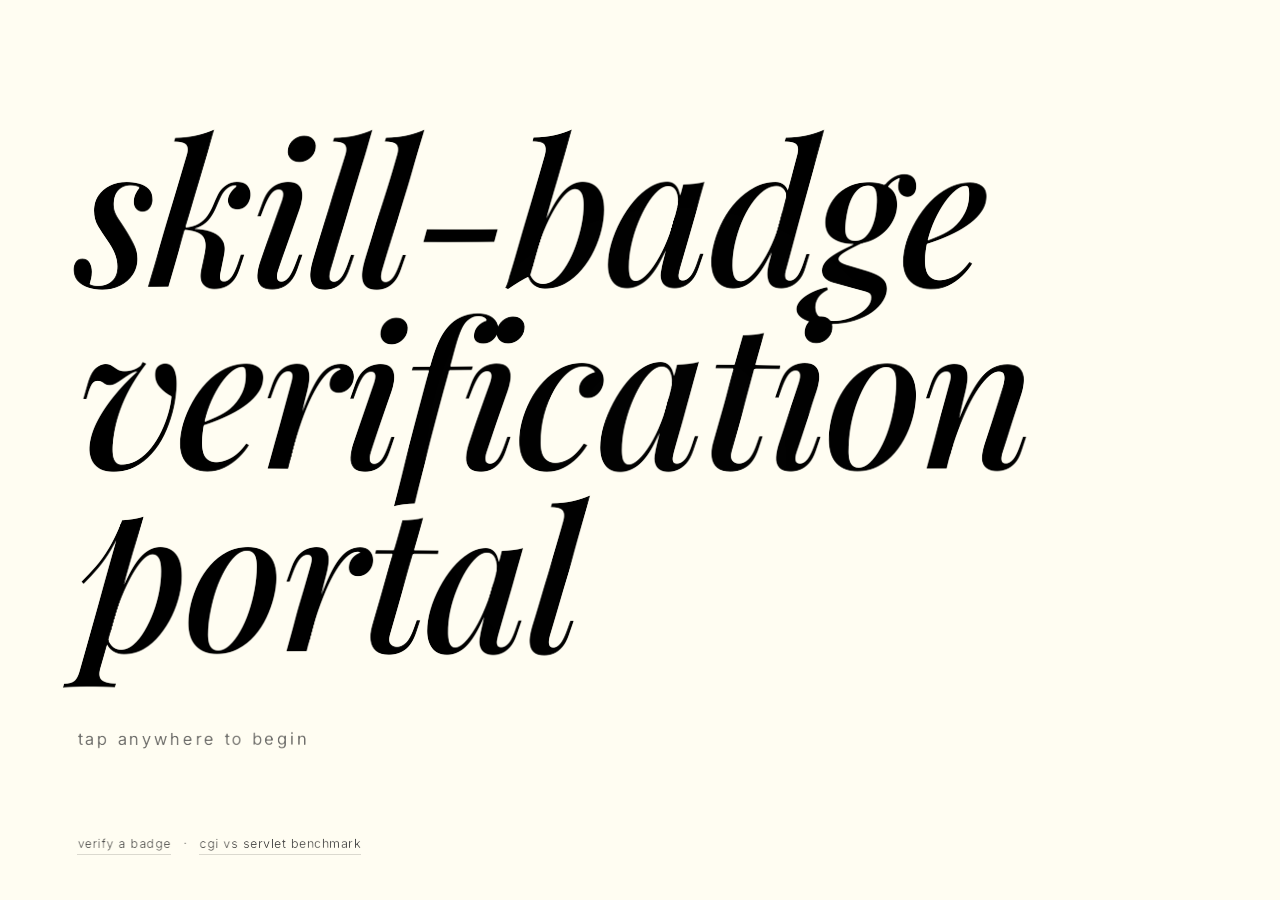
==== commit 8c41f591: "Warp the cue and footer links too, not just the headline The effect now covers every element marked " ====
--- a/servlet/web/index.html
+++ b/servlet/web/index.html
@@ -11,18 +11,20 @@
 <main class="landing" id="landing" role="button" tabindex="0"
       aria-label="Enter the portal">
 
-  <h1 class="landing-title">skill&#8209;badge<br>verification<br>portal</h1>
+  <h1 class="landing-title" data-warp>skill&#8209;badge<br>verification<br>portal</h1>
 
-  <p class="landing-cue" aria-hidden="true">tap anywhere to begin</p>
+  <p class="landing-cue" data-warp aria-hidden="true">tap anywhere to begin</p>
 
 </main>
 
-<script src="js/warp-text.js" defer></script>
-
+<!-- data-warp marks the text js/warp-text.js draws through WebGL. The
+     elements stay in the DOM with their boxes, their links and their
+     place in the accessibility tree; only their ink moves to the
+     canvas, and only once the canvas is proven to be drawing. -->
 <footer class="landing-foot">
-  <a href="verify.html">verify a badge</a>
-  <span aria-hidden="true">&middot;</span>
-  <a href="benchmark.html">cgi vs servlet benchmark</a>
+  <a href="verify.html" data-warp>verify a badge</a>
+  <span aria-hidden="true" data-warp>&middot;</span>
+  <a href="benchmark.html" data-warp>cgi vs servlet benchmark</a>
 </footer>
 
 <script>
@@ -48,13 +50,23 @@
     setTimeout(function () { location.href = target; }, 460);
   }
 
-  // "Tap anywhere" must not mean "swallow the footer links".
-  // closest() only exists on Elements, so guard before calling it --
-  // a click whose target is not an Element would otherwise throw and
-  // silently stop the handler.
+  // "Tap anywhere" must not mean "swallow the footer".
+  //
+  // The exemption covers the whole footer, not just its anchors. Those
+  // links are small, they sit inside the tap-anywhere region, and the
+  // warp shifts their painted glyphs a few pixels off the box that
+  // actually receives the click -- so a near-miss would quietly take
+  // someone to the role page instead of where they aimed. Treating the
+  // footer as a deliberate control strip makes the miss do nothing,
+  // which is the better failure.
+  //
+  // closest() exists only on Elements, so guard before calling it: a
+  // click whose target is not an Element would otherwise throw and
+  // silently kill the handler.
   document.addEventListener("click", function (e) {
     var t = e.target;
-    if (t && typeof t.closest === "function" && t.closest("a")) { return; }
+    if (t && typeof t.closest === "function"
+          && t.closest("a, .landing-foot")) { return; }
     begin();
   });
 
@@ -77,5 +89,7 @@
   });
 })();
 </script>
+
+<script src="js/warp-text.js" defer></script>
 </body>
 </html>
--- a/servlet/web/css/style.css
+++ b/servlet/web/css/style.css
@@ -625,12 +625,16 @@
   color: var(--black);
 }
 
-/* The WebGL canvas sits exactly over the landing area and draws the
-   heading itself. The real <h1> keeps its place in the layout and in
-   the accessibility tree -- it is only made transparent, never hidden,
-   and only once the canvas is genuinely drawing. If WebGL is missing
-   or the context is lost, is-warped comes off and the text is simply
-   there. See js/warp-text.js. */
+/* The WebGL canvas covers the whole landing page -- heading, cue and
+   footer links alike -- and draws all of their text through one piece
+   of glass, so they bend together rather than separately.
+
+   Every [data-warp] element keeps its place in the layout, keeps its
+   link, and keeps its place in the accessibility tree. It is only made
+   transparent, never hidden, and only once the canvas is genuinely
+   drawing. If WebGL is missing or the context is lost, is-warped comes
+   off and the text is simply there. See js/warp-text.js. */
+.landing-body { position: relative; }
 .landing { position: relative; }
 
 .warp-canvas {
@@ -643,11 +647,17 @@
   z-index: 1;
 }
 
-.landing-title.is-warped {
-  color: transparent;
-}
-
+[data-warp].is-warped { color: transparent; }
+
+/* The links stay above the canvas so they remain clickable, and their
+   underline is drawn in its own colour so it survives the text going
+   transparent. The hover colour must NOT come back, though: it would
+   paint the crisp DOM text straight over the warped copy. The border
+   still darkens, so hovering still gives feedback. */
 .landing-cue, .landing-foot { position: relative; z-index: 2; }
+
+.landing-foot a.is-warped:hover,
+.landing-foot a.is-warped:focus-visible { color: transparent; }
 
 .landing-cue {
   font-family: var(--sans);
